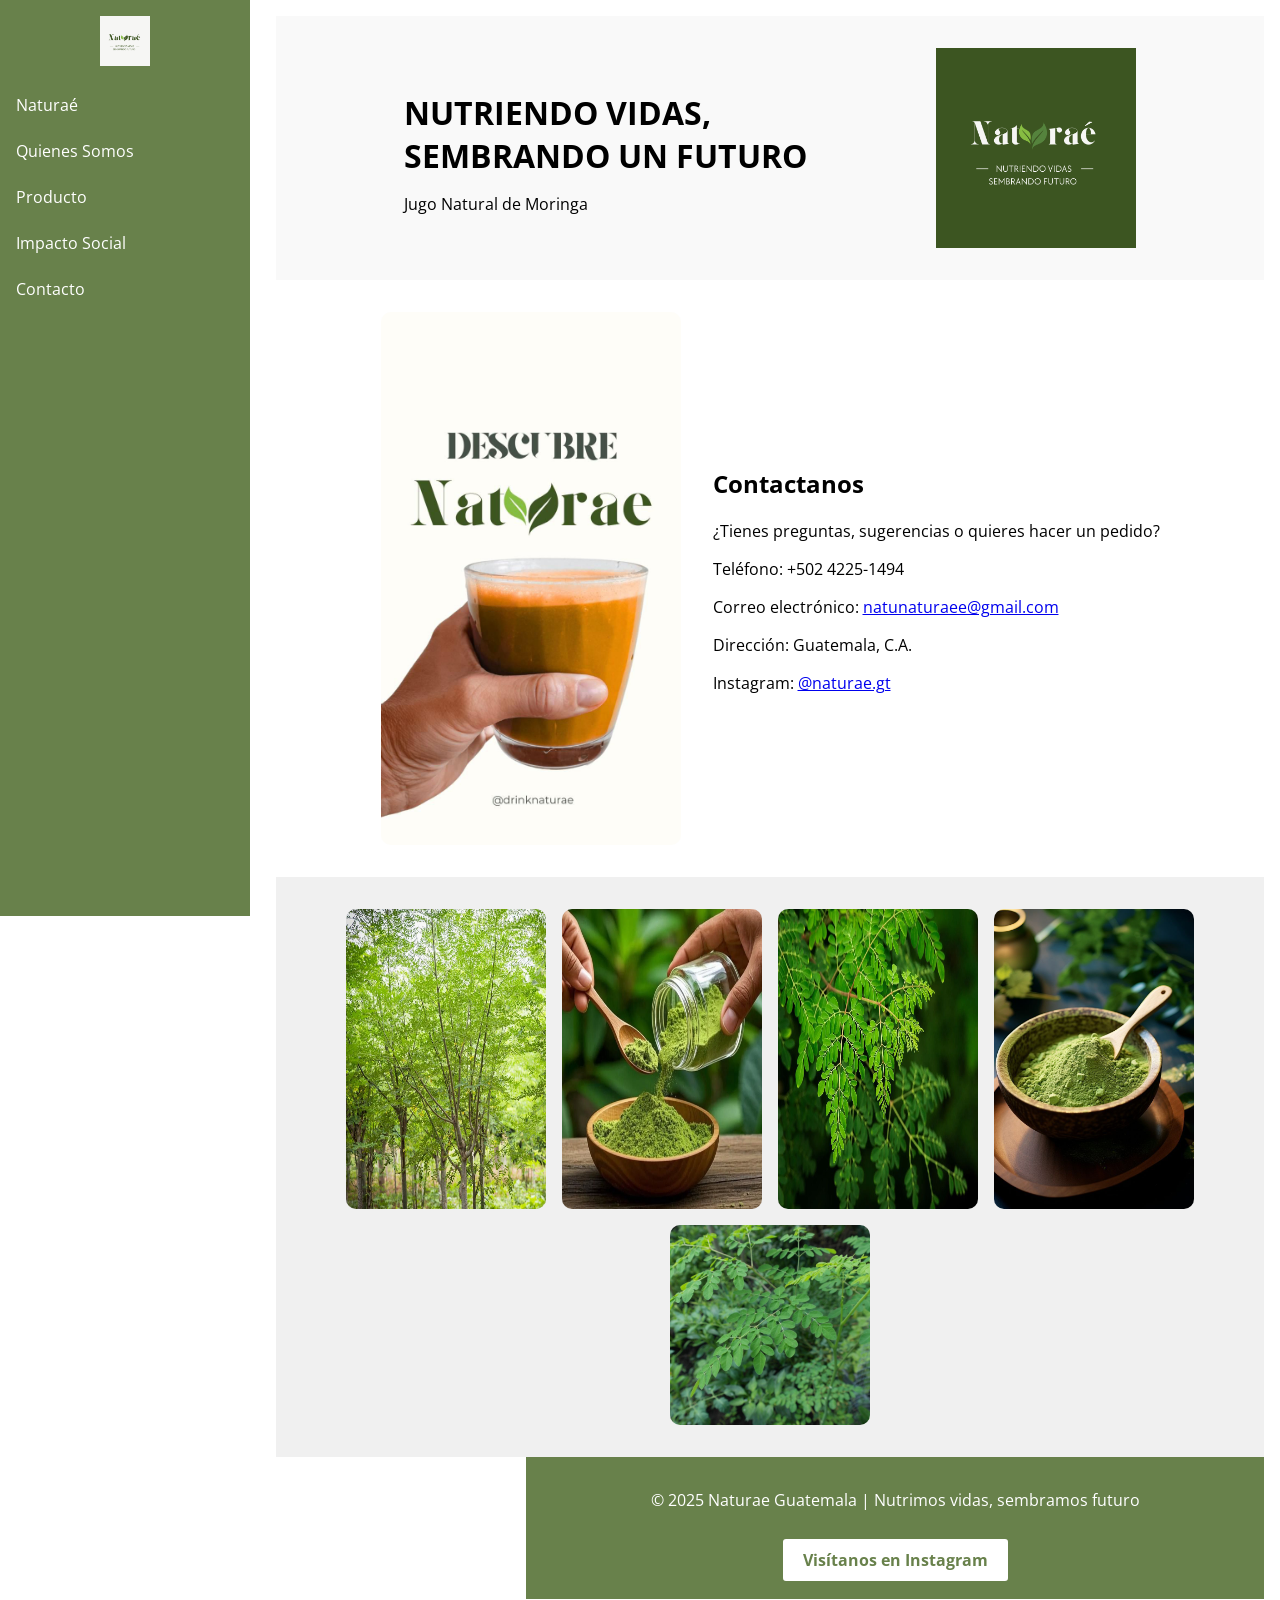
==== paolo/contacto.html @ ae7b5ade "Add files via upload" ====
<!DOCTYPE html>
<html lang="es">
<head>
    <meta charset="UTF-8">
    <meta name="viewport" content="width=device-width, initial-scale=1.0">
    <title>Naturae Guatemala</title>
    <link rel="icon" type="image/png" href="logo1.png">
    <link rel="preconnect" href="https://fonts.googleapis.com">
    <link rel="preconnect" href="https://fonts.gstatic.com" crossorigin>
    <link href="https://fonts.googleapis.com/css2?family=Noto+Serif+Dives+Akuru&display=swap" rel="stylesheet">
    <link rel="preconnect" href="https://fonts.googleapis.com">
    <link rel="preconnect" href="https://fonts.gstatic.com" crossorigin>
    <link href="https://fonts.googleapis.com/css2?family=Open+Sans:ital,wght@0,300..800;1,300..800&display=swap" rel="stylesheet">
    <style>

                .open-sans-uniquifier> {
            font-family: "Open Sans", sans-serif;
            font-optical-sizing: auto;
            font-weight: weight;
            font-style: normal;
            font-variation-settings:
            "wdth" 100;
        }
        
        body {
            font-family: Open Sans, sans-serif;
            margin: 0;
            padding: 0;
            overflow-x: hidden;
            animation: fadeIn 1s ease-in;
        }
        @keyframes fadeIn {
            from { opacity: 0; }
            to { opacity: 1; }
        }
        .fade-up {
            opacity: 0;
            transform: translateY(30px);
            animation: fadeUp 1s ease forwards;
        }
        .fade-up.delay {
            animation-delay: 0.5s;
        }
        @keyframes fadeUp {
            to {
                opacity: 1;
                transform: translateY(0);
            }
        }
        .sidebar {
            height: 100%;
            width: 250px;
            position: fixed;
            top: 0;
            left: 0;
            background-color: #68814b;
            padding-top: 1rem;
            color: white;
        }
        .sidebar img {
            display: block;
            margin: 0 auto 1rem;
            height: 50px;
        }
        .sidebar a {
            display: block;
            color: white;
            padding: 0.75rem 1rem;
            text-decoration: none;
            transition: background-color 0.3s;
        }
        .sidebar a:hover {
            background-color: #2a2018;
        }
        .main {
            margin-left: 260px;
            padding: 1rem;
        }
        .hero {
            display: flex;
            align-items: center;
            justify-content: center;
            gap: 2rem;
            padding: 2rem;
            background-color: #f9f9f9;
        }
        .hero-text {
            max-width: 500px;
        }
        .hero h1 {
            font-size: 2rem;
            margin-bottom: 0.5rem;
        }
        .hero h1, .hero p {
            animation: fadeUp 1s ease forwards;
        }
        .hero img {
            max-width: 200px;
            animation: fadeUp 1s ease forwards;
        }
        .section {
            padding: 2rem;
            display: flex;
            align-items: center;
            justify-content: center;
            gap: 2rem;
        }
        .section img, .section-text {
            animation: fadeUp 1s ease forwards;
        }
        .section img {
            max-width: 300px;
            border-radius: 10px;
        }
        .section-text {
            max-width: 600px;
        }
        .gallery {
            display: flex;
            flex-wrap: wrap;
            gap: 1rem;
            justify-content: center;
            padding: 2rem;
            background: #f0f0f0;
        }
        .gallery img {
            width: 200px;
            border-radius: 10px;
            transition: transform 0.3s, box-shadow 0.3s;
        }
        .gallery img:hover {
            transform: scale(1.05);
            box-shadow: 0 4px 20px rgba(0,0,0,0.2);
        }
        footer {
            background-color: #68814b;
            color: white;
            text-align: center;
            padding: 1rem;
            margin-left: 250px;
            animation: fadeIn 2s ease-in;
        }
    </style>
</head>
<body>
    <div class="sidebar">
        <img src="logo1.png" alt="Logo Naturae">
        <a href="naturae.html">Naturaé</a>
        <a href="marca.html">Quienes Somos</a>
        <a href="producto.html">Producto</a>
        <a href="impacto.html">Impacto Social</a>
        <a href="contacto.html">Contacto</a>
    </div>

    <div class="main">
        <section class="hero fade-up" id="inicio">
            <div class="hero-text">
                <h1>NUTRIENDO VIDAS, SEMBRANDO UN FUTURO</h1>
                <p>Jugo Natural de Moringa</p>
            </div>
            <img src="logo2.png" alt="Empaque Naturae">
        </section>

        <section class="section fade-up delay" id="mision">
           <img src="img10.jpeg" alt="Quienes Somos">
            <div class="section-text">
                <h2>Contactanos</h2>
                <p>¿Tienes preguntas, sugerencias o quieres hacer un pedido?</p>
                <p>Teléfono: +502 4225-1494</p> 
                <p>Correo electrónico: <a href="natunaturaee@gmail.com" target="_blank">natunaturaee@gmail.com</a></p> 
                <p>Dirección: Guatemala, C.A.</p> 
                <p>Instagram: <a href="https://www.instagram.com/drinknaturae?igsh=d3I1cThsdTlnYXBj" target="_blank">@naturae.gt</a></p></p>
            </div>
        </section>

        <section class="gallery fade-up delay" id="galeria">
            <img src="img1.jpeg" alt="Galería 1">
            <img src="img3.jpeg" alt="Galería 2">
            <img src="img2.jpeg" alt="Galería 3">
            <img src="img5.jpeg" alt="Galería 4">
            <img src="img4.jpeg" alt="Galería 5">
        </section>



        <footer id="contacto">
    <p>© 2025 Naturae Guatemala | Nutrimos vidas, sembramos futuro</p>
    <a href="https://www.instagram.com/drinknaturae?igsh=d3I1cThsdTlnYXBj" target="_blank" style="display:inline-block;margin-top:10px;padding:10px 20px;background-color:#fff;border:2px solid #68814b;color:#68814b;text-decoration:none;border-radius:5px;font-weight:bold;transition:0.3s;">Visítanos en Instagram</a>
</footer>
    </div>

    <script>
        document.querySelectorAll('.fade-up').forEach((el, index) => {
            el.style.animationDelay = `${index * 0.2}s`;
        });
    </script>
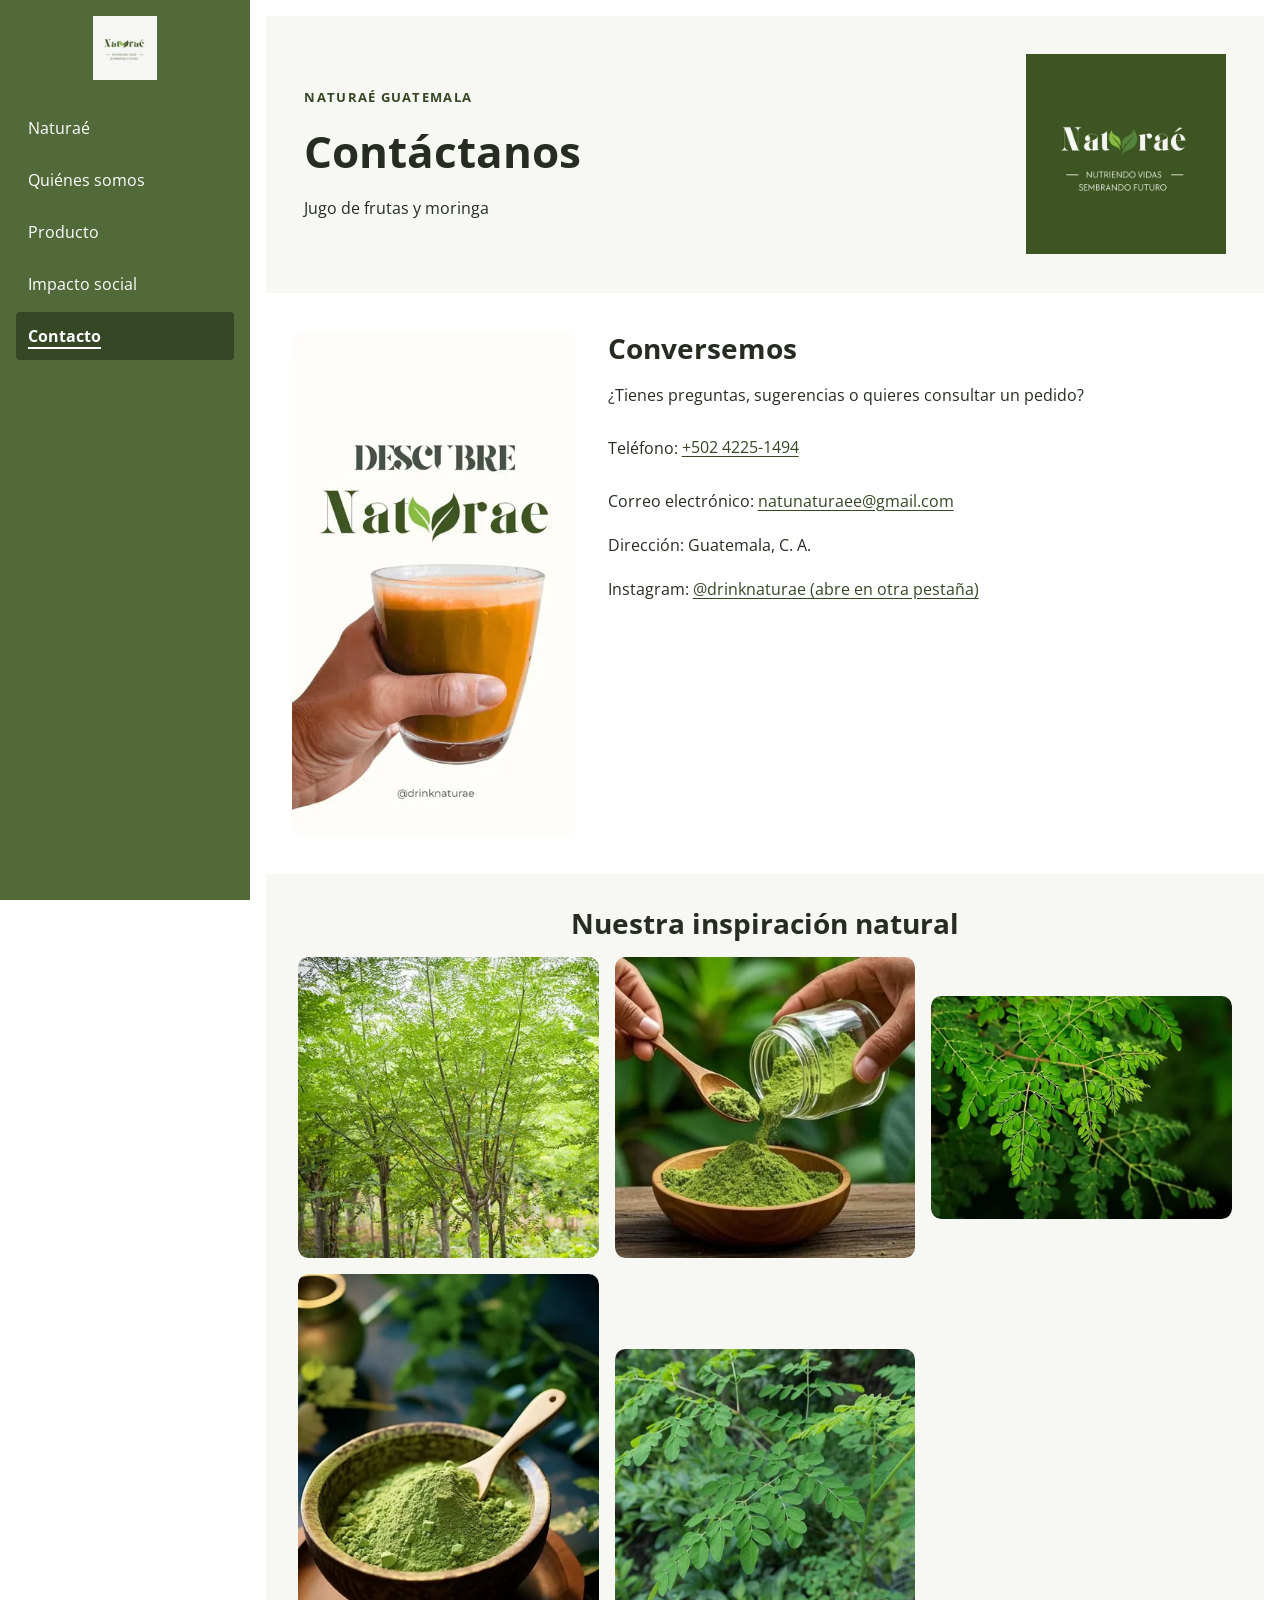
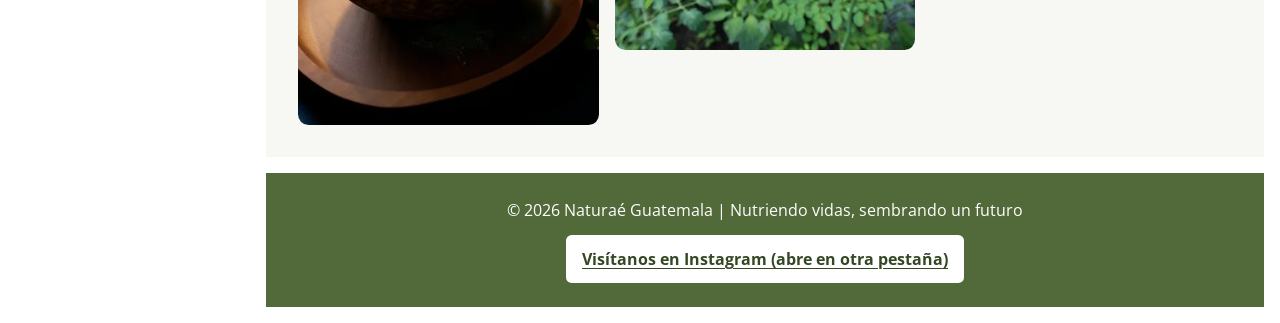
==== commit 91ba10f1: "actualizacion paagina web" ====
--- a/paolo/contacto.html
+++ b/paolo/contacto.html
@@ -1,196 +1,109 @@
-<!DOCTYPE html>
-<html lang="es">
-<head>
-    <meta charset="UTF-8">
-    <meta name="viewport" content="width=device-width, initial-scale=1.0">
-    <title>Naturae Guatemala</title>
-    <link rel="icon" type="image/png" href="logo1.png">
-    <link rel="preconnect" href="https://fonts.googleapis.com">
-    <link rel="preconnect" href="https://fonts.gstatic.com" crossorigin>
-    <link href="https://fonts.googleapis.com/css2?family=Noto+Serif+Dives+Akuru&display=swap" rel="stylesheet">
-    <link rel="preconnect" href="https://fonts.googleapis.com">
-    <link rel="preconnect" href="https://fonts.gstatic.com" crossorigin>
-    <link href="https://fonts.googleapis.com/css2?family=Open+Sans:ital,wght@0,300..800;1,300..800&display=swap" rel="stylesheet">
-    <style>
-
-                .open-sans-uniquifier> {
-            font-family: "Open Sans", sans-serif;
-            font-optical-sizing: auto;
-            font-weight: weight;
-            font-style: normal;
-            font-variation-settings:
-            "wdth" 100;
-        }
-        
-        body {
-            font-family: Open Sans, sans-serif;
-            margin: 0;
-            padding: 0;
-            overflow-x: hidden;
-            animation: fadeIn 1s ease-in;
-        }
-        @keyframes fadeIn {
-            from { opacity: 0; }
-            to { opacity: 1; }
-        }
-        .fade-up {
-            opacity: 0;
-            transform: translateY(30px);
-            animation: fadeUp 1s ease forwards;
-        }
-        .fade-up.delay {
-            animation-delay: 0.5s;
-        }
-        @keyframes fadeUp {
-            to {
-                opacity: 1;
-                transform: translateY(0);
-            }
-        }
-        .sidebar {
-            height: 100%;
-            width: 250px;
-            position: fixed;
-            top: 0;
-            left: 0;
-            background-color: #68814b;
-            padding-top: 1rem;
-            color: white;
-        }
-        .sidebar img {
-            display: block;
-            margin: 0 auto 1rem;
-            height: 50px;
-        }
-        .sidebar a {
-            display: block;
-            color: white;
-            padding: 0.75rem 1rem;
-            text-decoration: none;
-            transition: background-color 0.3s;
-        }
-        .sidebar a:hover {
-            background-color: #2a2018;
-        }
-        .main {
-            margin-left: 260px;
-            padding: 1rem;
-        }
-        .hero {
-            display: flex;
-            align-items: center;
-            justify-content: center;
-            gap: 2rem;
-            padding: 2rem;
-            background-color: #f9f9f9;
-        }
-        .hero-text {
-            max-width: 500px;
-        }
-        .hero h1 {
-            font-size: 2rem;
-            margin-bottom: 0.5rem;
-        }
-        .hero h1, .hero p {
-            animation: fadeUp 1s ease forwards;
-        }
-        .hero img {
-            max-width: 200px;
-            animation: fadeUp 1s ease forwards;
-        }
-        .section {
-            padding: 2rem;
-            display: flex;
-            align-items: center;
-            justify-content: center;
-            gap: 2rem;
-        }
-        .section img, .section-text {
-            animation: fadeUp 1s ease forwards;
-        }
-        .section img {
-            max-width: 300px;
-            border-radius: 10px;
-        }
-        .section-text {
-            max-width: 600px;
-        }
-        .gallery {
-            display: flex;
-            flex-wrap: wrap;
-            gap: 1rem;
-            justify-content: center;
-            padding: 2rem;
-            background: #f0f0f0;
-        }
-        .gallery img {
-            width: 200px;
-            border-radius: 10px;
-            transition: transform 0.3s, box-shadow 0.3s;
-        }
-        .gallery img:hover {
-            transform: scale(1.05);
-            box-shadow: 0 4px 20px rgba(0,0,0,0.2);
-        }
-        footer {
-            background-color: #68814b;
-            color: white;
-            text-align: center;
-            padding: 1rem;
-            margin-left: 250px;
-            animation: fadeIn 2s ease-in;
-        }
-    </style>
-</head>
-<body>
-    <div class="sidebar">
-        <img src="logo1.png" alt="Logo Naturae">
-        <a href="naturae.html">Naturaé</a>
-        <a href="marca.html">Quienes Somos</a>
-        <a href="producto.html">Producto</a>
-        <a href="impacto.html">Impacto Social</a>
-        <a href="contacto.html">Contacto</a>
-    </div>
-
-    <div class="main">
-        <section class="hero fade-up" id="inicio">
-            <div class="hero-text">
-                <h1>NUTRIENDO VIDAS, SEMBRANDO UN FUTURO</h1>
-                <p>Jugo Natural de Moringa</p>
-            </div>
-            <img src="logo2.png" alt="Empaque Naturae">
-        </section>
-
-        <section class="section fade-up delay" id="mision">
-           <img src="img10.jpeg" alt="Quienes Somos">
-            <div class="section-text">
-                <h2>Contactanos</h2>
-                <p>¿Tienes preguntas, sugerencias o quieres hacer un pedido?</p>
-                <p>Teléfono: +502 4225-1494</p> 
-                <p>Correo electrónico: <a href="natunaturaee@gmail.com" target="_blank">natunaturaee@gmail.com</a></p> 
-                <p>Dirección: Guatemala, C.A.</p> 
-                <p>Instagram: <a href="https://www.instagram.com/drinknaturae?igsh=d3I1cThsdTlnYXBj" target="_blank">@naturae.gt</a></p></p>
-            </div>
-        </section>
-
-        <section class="gallery fade-up delay" id="galeria">
-            <img src="img1.jpeg" alt="Galería 1">
-            <img src="img3.jpeg" alt="Galería 2">
-            <img src="img2.jpeg" alt="Galería 3">
-            <img src="img5.jpeg" alt="Galería 4">
-            <img src="img4.jpeg" alt="Galería 5">
-        </section>
-
-
-
-        <footer id="contacto">
-    <p>© 2025 Naturae Guatemala | Nutrimos vidas, sembramos futuro</p>
-    <a href="https://www.instagram.com/drinknaturae?igsh=d3I1cThsdTlnYXBj" target="_blank" style="display:inline-block;margin-top:10px;padding:10px 20px;background-color:#fff;border:2px solid #68814b;color:#68814b;text-decoration:none;border-radius:5px;font-weight:bold;transition:0.3s;">Visítanos en Instagram</a>
-</footer>
-    </div>
-
-    <script>
-        document.querySelectorAll('.fade-up').forEach((el, index) => {
-            el.style.animationDelay = `${index * 0.2}s`;
-        });
-    </script>+<!doctype html>
+<html lang="es">
+<head>
+  <meta charset="utf-8">
+  <meta name="viewport" content="width=device-width, initial-scale=1">
+  <title>Contáctanos | Naturaé Guatemala</title>
+  <meta name="description" content="Comunícate con Naturaé Guatemala por teléfono, correo electrónico o Instagram para resolver tus preguntas y consultar pedidos.">
+  <meta property="og:type" content="website">
+  <meta property="og:locale" content="es_GT">
+  <meta property="og:site_name" content="Naturaé Guatemala">
+  <meta property="og:title" content="Contáctanos | Naturaé Guatemala">
+  <meta property="og:description" content="Comunícate con Naturaé Guatemala por teléfono, correo electrónico o Instagram para resolver tus preguntas y consultar pedidos.">
+  <meta property="og:image" content="assets/images/logo2-480.jpg">
+  <meta property="og:image:alt" content="Naturaé: nutriendo vidas, sembrando un futuro">
+  <meta property="og:image:width" content="480">
+  <meta property="og:image:height" content="480">
+  <link rel="icon" type="image/png" href="assets/images/favicon.png">
+  <link rel="preconnect" href="https://fonts.googleapis.com">
+  <link rel="preconnect" href="https://fonts.gstatic.com" crossorigin>
+  <link href="https://fonts.googleapis.com/css2?family=Open+Sans:wght@400;600;700&amp;display=swap" rel="stylesheet">
+  <link rel="stylesheet" href="assets/css/styles.css">
+  <script src="assets/js/main.js" defer></script>
+</head>
+<body>
+  <a class="skip-link" href="#contenido">Saltar al contenido</a>
+  <header class="site-header">
+    <div class="brand-row">
+      <a class="brand" href="naturae.html" aria-label="Naturaé — inicio">
+        <picture>
+          <source type="image/webp" srcset="assets/images/logo1-160.webp">
+          <img src="assets/images/logo1-160.jpg" alt="" width="160" height="160" decoding="async">
+        </picture>
+      </a>
+      <button class="menu-toggle" type="button" aria-controls="site-navigation" aria-expanded="true" hidden>Menú</button>
+    </div>
+    <nav class="site-nav" id="site-navigation" aria-label="Navegación principal">
+      <ul>
+        <li><a href="naturae.html">Naturaé</a></li>
+        <li><a href="marca.html">Quiénes somos</a></li>
+        <li><a href="producto.html">Producto</a></li>
+        <li><a href="impacto.html">Impacto social</a></li>
+        <li><a href="contacto.html" aria-current="page">Contacto</a></li>
+      </ul>
+    </nav>
+  </header>
+  <div class="page">
+    <main id="contenido" tabindex="-1">
+      <section class="hero fade-up" aria-labelledby="page-title">
+        <div class="hero-text">
+          <p class="eyebrow">Naturaé Guatemala</p>
+          <h1 id="page-title">Contáctanos</h1>
+          <p>Jugo de frutas y moringa</p>
+        </div>
+        <picture class="hero-logo">
+          <source type="image/webp" srcset="assets/images/logo2-480.webp">
+          <img src="assets/images/logo2-480.jpg" alt="Naturaé: nutriendo vidas, sembrando un futuro" width="480" height="480" fetchpriority="high" decoding="async">
+        </picture>
+      </section>
+      <section class="section fade-up" aria-labelledby="section-title">
+        <picture class="section-media">
+          <source type="image/webp" srcset="assets/images/img10-400.webp 400w, assets/images/img10-720.webp 720w" sizes="(min-width: 768px) 30vw, (min-width: 360px) 320px, calc(100vw - 40px)">
+          <img src="assets/images/img10-400.jpg" srcset="assets/images/img10-400.jpg 400w, assets/images/img10-720.jpg 720w" sizes="(min-width: 768px) 30vw, (min-width: 360px) 320px, calc(100vw - 40px)" width="720" height="1280" alt="Vaso de jugo en una pieza promocional de Naturaé" loading="lazy" decoding="async">
+        </picture>
+        <div class="section-text">
+          <h2 id="section-title">Conversemos</h2>
+          <p>¿Tienes preguntas, sugerencias o quieres consultar un pedido?</p>
+          <address>
+            <ul class="contact-list">
+              <li>Teléfono: <a href="tel:+50242251494">+502 4225-1494</a></li>
+              <li>Correo electrónico: <a href="mailto:natunaturaee@gmail.com">natunaturaee@gmail.com</a></li>
+              <li>Dirección: Guatemala, C. A.</li>
+              <li>Instagram: <a href="https://www.instagram.com/drinknaturae/" target="_blank" rel="noopener noreferrer">@drinknaturae (abre en otra pestaña)</a></li>
+            </ul>
+          </address>
+        </div>
+      </section>
+      <section class="gallery fade-up" aria-labelledby="gallery-title">
+        <h2 id="gallery-title">Nuestra inspiración natural</h2>
+        <div class="gallery-grid">
+          <picture>
+          <source type="image/webp" srcset="assets/images/img1-400.webp 400w, assets/images/img1-800.webp 800w" sizes="(min-width: 1360px) calc((100vw - 410px) / 5), (min-width: 1024px) calc((100vw - 390px) / 3), (min-width: 768px) calc((100vw - 140px) / 3), (min-width: 360px) calc((100vw - 80px) / 2), calc(100vw - 64px)">
+          <img src="assets/images/img1-400.jpg" srcset="assets/images/img1-400.jpg 400w, assets/images/img1-800.jpg 800w" sizes="(min-width: 1360px) calc((100vw - 410px) / 5), (min-width: 1024px) calc((100vw - 390px) / 3), (min-width: 768px) calc((100vw - 140px) / 3), (min-width: 360px) calc((100vw - 80px) / 2), calc(100vw - 64px)" width="800" height="800" alt="Árboles de moringa en un cultivo" loading="lazy" decoding="async">
+        </picture>
+          <picture>
+          <source type="image/webp" srcset="assets/images/img3-400.webp 400w, assets/images/img3-800.webp 800w" sizes="(min-width: 1360px) calc((100vw - 410px) / 5), (min-width: 1024px) calc((100vw - 390px) / 3), (min-width: 768px) calc((100vw - 140px) / 3), (min-width: 360px) calc((100vw - 80px) / 2), calc(100vw - 64px)">
+          <img src="assets/images/img3-400.jpg" srcset="assets/images/img3-400.jpg 400w, assets/images/img3-800.jpg 800w" sizes="(min-width: 1360px) calc((100vw - 410px) / 5), (min-width: 1024px) calc((100vw - 390px) / 3), (min-width: 768px) calc((100vw - 140px) / 3), (min-width: 360px) calc((100vw - 80px) / 2), calc(100vw - 64px)" width="800" height="800" alt="Moringa en polvo servida en un cuenco" loading="lazy" decoding="async">
+        </picture>
+          <picture>
+          <source type="image/webp" srcset="assets/images/img2-400.webp 400w, assets/images/img2-800.webp 800w" sizes="(min-width: 1360px) calc((100vw - 410px) / 5), (min-width: 1024px) calc((100vw - 390px) / 3), (min-width: 768px) calc((100vw - 140px) / 3), (min-width: 360px) calc((100vw - 80px) / 2), calc(100vw - 64px)">
+          <img src="assets/images/img2-400.jpg" srcset="assets/images/img2-400.jpg 400w, assets/images/img2-800.jpg 800w" sizes="(min-width: 1360px) calc((100vw - 410px) / 5), (min-width: 1024px) calc((100vw - 390px) / 3), (min-width: 768px) calc((100vw - 140px) / 3), (min-width: 360px) calc((100vw - 80px) / 2), calc(100vw - 64px)" width="800" height="594" alt="Ramas con hojas de moringa" loading="lazy" decoding="async">
+        </picture>
+          <picture>
+          <source type="image/webp" srcset="assets/images/img5-400.webp 400w, assets/images/img5-736.webp 736w" sizes="(min-width: 1360px) calc((100vw - 410px) / 5), (min-width: 1024px) calc((100vw - 390px) / 3), (min-width: 768px) calc((100vw - 140px) / 3), (min-width: 360px) calc((100vw - 80px) / 2), calc(100vw - 64px)">
+          <img src="assets/images/img5-400.jpg" srcset="assets/images/img5-400.jpg 400w, assets/images/img5-736.jpg 736w" sizes="(min-width: 1360px) calc((100vw - 410px) / 5), (min-width: 1024px) calc((100vw - 390px) / 3), (min-width: 768px) calc((100vw - 140px) / 3), (min-width: 360px) calc((100vw - 80px) / 2), calc(100vw - 64px)" width="736" height="1104" alt="Cuenco de moringa en polvo con una cuchara" loading="lazy" decoding="async">
+        </picture>
+          <picture>
+          <source type="image/webp" srcset="assets/images/img4-400.webp 400w, assets/images/img4-800.webp 800w" sizes="(min-width: 1360px) calc((100vw - 410px) / 5), (min-width: 1024px) calc((100vw - 390px) / 3), (min-width: 768px) calc((100vw - 140px) / 3), (min-width: 360px) calc((100vw - 80px) / 2), calc(100vw - 64px)">
+          <img src="assets/images/img4-400.jpg" srcset="assets/images/img4-400.jpg 400w, assets/images/img4-800.jpg 800w" sizes="(min-width: 1360px) calc((100vw - 410px) / 5), (min-width: 1024px) calc((100vw - 390px) / 3), (min-width: 768px) calc((100vw - 140px) / 3), (min-width: 360px) calc((100vw - 80px) / 2), calc(100vw - 64px)" width="800" height="800" alt="Hojas verdes de moringa" loading="lazy" decoding="async">
+        </picture>
+        </div>
+      </section>
+    </main>
+    <footer class="site-footer">
+      <p>© <span data-year>2026</span> Naturaé Guatemala | Nutriendo vidas, sembrando un futuro</p>
+      <a class="button-link" href="https://www.instagram.com/drinknaturae/" target="_blank" rel="noopener noreferrer">Visítanos en Instagram (abre en otra pestaña)</a>
+    </footer>
+  </div>
+</body>
+</html>
--- a/paolo/assets/css/styles.css
+++ b/paolo/assets/css/styles.css
@@ -0,0 +1,92 @@
+/* Shared Naturaé design system. All dimensions include padding and borders. */
+:root {
+  color-scheme: light;
+  --green: #526a39;
+  --green-dark: #354724;
+  --ink: #262c22;
+  --paper: #f7f8f4;
+  --line: #d6ddcd;
+  --sidebar-width: 250px;
+}
+* { box-sizing: border-box; }
+body { margin: 0; color: var(--ink); background: #fff; font-family: "Open Sans", Arial, sans-serif; line-height: 1.65; overflow-wrap: anywhere; }
+img, video { display: block; max-width: 100%; height: auto; }
+picture { display: block; }
+button, a { -webkit-tap-highlight-color: transparent; }
+button { font: inherit; cursor: pointer; }
+a { color: var(--green-dark); text-underline-offset: .2em; }
+a:hover { text-decoration-thickness: .15em; }
+:focus-visible { outline: 3px solid var(--green-dark); outline-offset: 4px; }
+[hidden] { display: none !important; }
+h1, h2, h3 { line-height: 1.25; }
+h1 { margin: .5rem 0 1rem; font-size: clamp(1.75rem, 4vw, 2.75rem); }
+h2 { font-size: clamp(1.35rem, 2.5vw, 1.75rem); margin: 0 0 1rem; }
+h3 { font-size: 1.1rem; margin: 1.5rem 0 .5rem; }
+p { margin: 0 0 1rem; }
+.skip-link { position: absolute; top: .5rem; left: .5rem; z-index: 10; padding: .75rem 1rem; background: white; transform: translateY(-200%); }
+.skip-link:focus { transform: none; }
+.site-header { background: var(--green); color: white; padding: 1rem; }
+.brand-row { display: flex; justify-content: space-between; align-items: center; gap: 1rem; }
+.brand { display: inline-block; flex-shrink: 0; }
+.brand img { width: 64px; height: 64px; }
+.site-header :focus-visible, .site-footer :focus-visible { outline-color: #fff; }
+.menu-toggle { min-height: 44px; padding: .5rem 1rem; color: #fff; border: 1px solid #fff; border-radius: .35rem; background: transparent; }
+.site-nav { margin-top: 1rem; }
+.site-nav ul { display: grid; grid-template-columns: repeat(2, minmax(0, 1fr)); gap: .25rem; padding: 0; margin: 0; list-style: none; }
+.site-nav a { display: flex; align-items: center; min-height: 48px; padding: .6rem .75rem; color: #fff; border-radius: .25rem; text-decoration: none; }
+.site-nav a:hover, .site-nav a[aria-current="page"] { background: var(--green-dark); }
+.site-nav a[aria-current="page"] { text-decoration: underline; text-decoration-thickness: 2px; text-underline-offset: .3em; font-weight: 700; }
+.page { min-width: 0; }
+main { padding: 1rem; max-width: 1500px; margin: auto; }
+main:focus { outline: none; }
+.hero { display: flex; flex-direction: column-reverse; align-items: center; gap: 1.5rem; padding: clamp(1.25rem, 3vw, 2.5rem); background: var(--paper); text-align: center; }
+.hero-text { max-width: 650px; min-width: 0; }
+.hero-logo { width: clamp(100px, 18vw, 200px); flex-shrink: 0; }
+.eyebrow { font-size: .8rem; letter-spacing: .1em; text-transform: uppercase; font-weight: 700; color: var(--green-dark); }
+.hero p:last-child { margin-bottom: 0; }
+.section { display: flex; flex-direction: column; align-items: center; gap: 2rem; padding: clamp(1.5rem, 3vw, 3rem) clamp(.25rem, 2vw, 2rem); }
+.section-text { width: 100%; max-width: 650px; min-width: 0; }
+.section-media { width: min(100%, 320px); flex-shrink: 0; margin: 0; }
+.section-media img, .section-media video { width: 100%; border-radius: .65rem; }
+figcaption { font-size: .875rem; margin-top: .75rem; }
+.gallery { background: var(--paper); padding: clamp(1rem, 3vw, 2rem); }
+.gallery h2 { text-align: center; }
+.gallery-grid { display: grid; grid-template-columns: repeat(2, minmax(0, 1fr)); gap: 1rem; align-items: center; }
+.gallery img { width: 100%; border-radius: .65rem; }
+.site-footer { margin: 0 1rem 1rem; padding: 1.5rem; background: var(--green); color: #fff; text-align: center; }
+.site-footer p { margin-bottom: .75rem; }
+.button-link { display: inline-flex; justify-content: center; align-items: center; min-height: 44px; padding: .65rem 1rem; background: #fff; color: var(--green-dark); border-radius: .35rem; font-weight: 700; }
+/* Product and contact details; native elements retain their reading order. */
+.nutrition { width: 100%; border-collapse: collapse; margin: 1rem 0; font-variant-numeric: tabular-nums; }
+.nutrition caption { text-align: left; font-weight: 700; margin-bottom: .75rem; }
+.nutrition th, .nutrition td { padding: .55rem; border-bottom: 1px solid var(--line); text-align: left; }
+.nutrition td:last-child { white-space: nowrap; }
+.nutrition thead { background: var(--paper); }
+.content-note { padding: 1rem; border-left: 3px solid var(--green); background: var(--paper); font-size: .925rem; }
+address { font-style: normal; }
+.contact-list { margin: 0; padding: 0; list-style: none; }
+.contact-list li { margin-bottom: .5rem; }
+.contact-list a { display: inline-block; padding: .6rem 0; min-height: 44px; }
+@media (max-width: 359px) { .gallery-grid { grid-template-columns: 1fr; } }
+@media (min-width: 48rem) {
+  .hero { flex-direction: row; text-align: left; justify-content: space-between; }
+  .hero-logo { order: 1; }
+  .section { flex-direction: row; align-items: flex-start; justify-content: center; }
+  .section-media { width: 30%; max-width: 320px; }
+  .gallery-grid { grid-template-columns: repeat(3, minmax(0, 1fr)); }
+}
+@media (min-width: 64rem) {
+  .site-header { position: fixed; inset: 0 auto 0 0; width: var(--sidebar-width); overflow-y: auto; }
+  .brand-row { justify-content: center; margin-bottom: 1.5rem; }
+  .site-nav ul { grid-template-columns: 1fr; }
+  .page { margin-left: var(--sidebar-width); }
+}
+@media (min-width: 85rem) { .gallery-grid { grid-template-columns: repeat(5, minmax(0, 1fr)); } }
+/* Visible by default: a failed script or animation never hides content. */
+@media (prefers-reduced-motion: no-preference) {
+  .fade-up { animation: fade-up .6s ease backwards; animation-delay: var(--enter-delay, 0ms); }
+  @keyframes fade-up { from { opacity: .25; transform: translateY(16px); } to { opacity: 1; transform: none; } }
+}
+@media (prefers-reduced-motion: reduce) {
+  *, *::before, *::after { animation: none !important; transition: none !important; scroll-behavior: auto !important; }
+}
